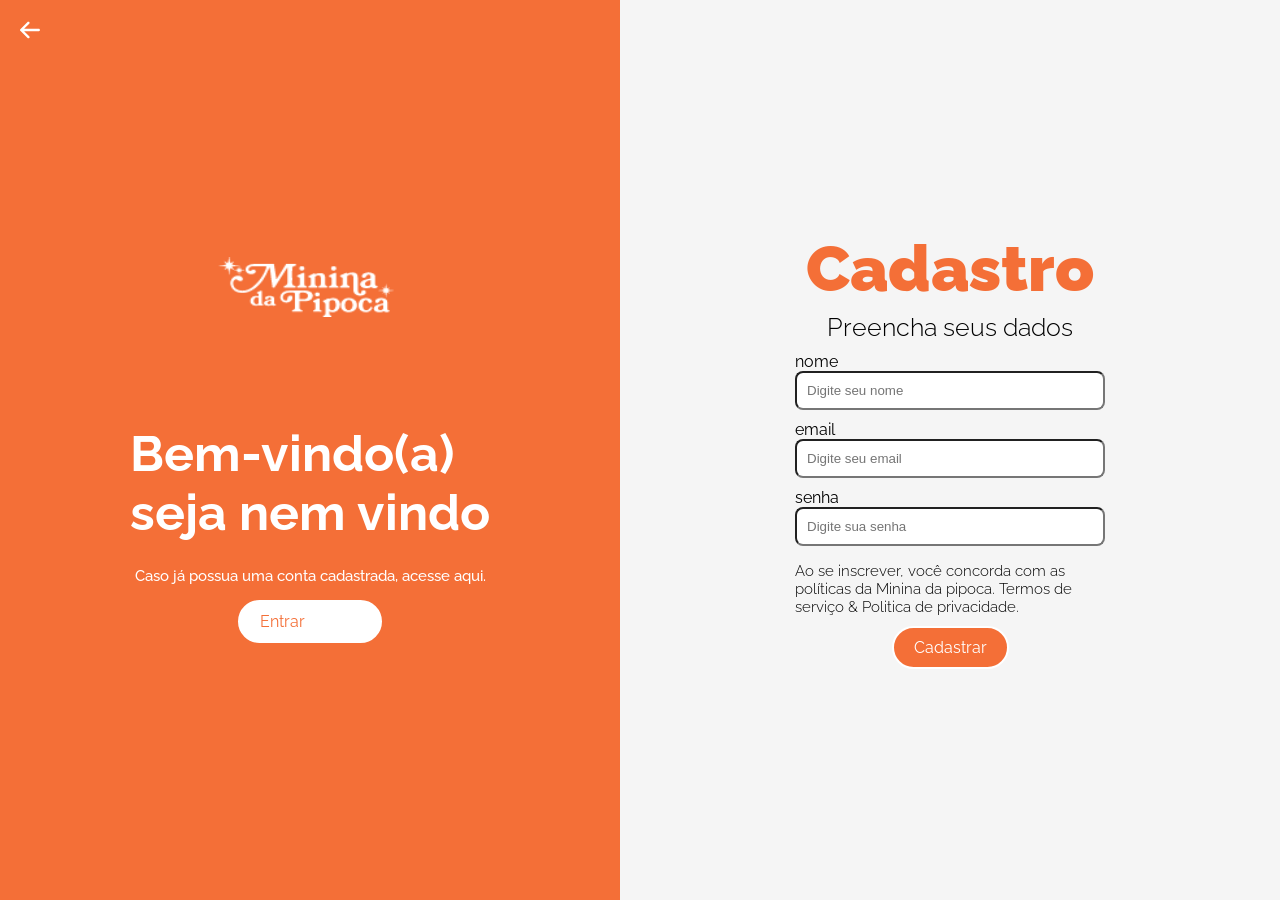
==== cadastro.html @ ce37ce7f "3 commit" ====
<!DOCTYPE html>
<html>
<head>
  <link rel="stylesheet" href="style.css">
  <link rel="preconnect" href="https://fonts.googleapis.com">
  <link rel="preconnect" href="https://fonts.gstatic.com" crossorigin>
  <link href="https://fonts.googleapis.com/css2?family=Raleway:wght@300;500;600;800;900&display=swap" rel="stylesheet">
  <title>Minina da pipoca</title>
<body>
  <div class="container">
    <div class="welcome">
      <a href="tela-principal.html" class="search-btn">
        <img src="img/Vector.svg" alt="vetor" id="voltar" href="tela-principal.html">
        </a>
      <img src="img/logomenu.png" alt="Logo" height="35" width="">
      <h2 id="bem-vindo">Bem-vindo(a) <br> seja nem vindo </h2> 
      <p>Caso já possua uma conta cadastrada, acesse aqui. </p>
      <button1>Entrar</button1>
    </div>
    <div class="form">
      <h1>Cadastro </h1>
        <h2 id="texto-dados">Preencha seus dados</h2>
        <div class="container-input"><label for="nome">nome</label>
      <input type="text" placeholder="Digite seu nome"></div>
      <div class="container-input"><label for="emali">email</label>
      <input type="email" placeholder="Digite seu email"></div>
      <div class="container-input"><label for="senha">senha</label>
      <input type="password" placeholder="Digite sua senha"></div>
        <h3 id="politicas">Ao se inscrever, você concorda com as políticas da Minina da pipoca. Termos de serviço & Politica de privacidade.</h3>
        <button2>Cadastrar</button2>
    </div>
  </div>
</body>
</html>
---- style.css ----
/* Tela principal */
body{
    margin: 0px;
    height: 100vh;
    width: 100vw;
background: #f5f5f5;
font-family: 'Raleway', sans-serif;
}

header{
background-image: linear-gradient(to bottom, #F46F36, #FE5108);
display: flex;
flex-direction: row;
align-items: center;
justify-content: space-between;
padding: 5px;
}

.search-box {
display: flex;
align-items: center;
justify-content: center;
background-color: #f5f5f5;
border-radius: 7px;
margin: 8px;
/* border: 2px solid #f5f5f5; */
}

.search-box:active {
    background-color: #ffffff;
    border-radius: 7px;
}

.lupa{
    background-color: #F46F36;
    display: flex;
    text-align: center;
    justify-content: center;
    border-radius: 8px 0px 0px 8px;
    border: 2px solid #F46F36;
}

.search-txt{
    color: #000000;
    border: none;
    margin: none;
    outline: none;
    width: 50vw;
    border-radius: 0px 2px 2px 0;
    margin: none;
    border: none;
    background: transparent;
}

.btn-menu{
    margin-right: 40px;
}

.heart-button{
    background: none;
    color: #f5f5f5;
    border: none;
    cursor: pointer;

}
.heart-button:active{
    color:#FE5108;
}

.car-button{
    background: none;
    color: #f5f5f5;
    border: none;
    cursor: pointer;
}

.car-button:active{
    color:#FE5108;
}

.user-button{
    background: none;
    color: #f5f5f5;
    border: none;
    cursor: pointer; 
}

.user-button:active{
    color:#FE5108;
}

.cadastrar-button{
    background: none;
    color: #f5f5f5;
    border: none;
    cursor: pointer;
}

.cadastrar-button:active{
    color:#FE5108;
}

.entrar-button:active{
    color:#FE5108;
}

.entrar-button{
    background: none;
    color: #f5f5f5;
    border: none;
    cursor: pointer;
}

.nav-itens{
display: flex;
align-items: center;
justify-content: center;
}

.nav-menu{
    list-style: none;
    text-decoration: none;
    margin-left: 12px;
    display: flex;
    color: #F46F36;
}

ul{
    list-style: none;
    display: flex;
}

.slider{
    display: flex;
    align-items: center;
    justify-content: center;
}

.products{
background: #ffffff;
padding: 15px;
margin: 50px;
border-radius: 20px;
}

.title-products{
    margin: 20px;
    display: flex;
    flex-direction: row;
    justify-content: space-between;
    text-decoration: none;
}

.saiba-mais{
    color: #000000;
}

.saiba-mais :active{
    color:#F46F36;
}

.products{
    display: flex;
    flex-direction: column;
}

.foto-produtos{
    display: flex;
   justify-content: center;
   align-items: center;
}

p.valor{
    color: red;
}

.pipoca-10x{
    padding: 15px;
    margin: 10px;
    display:flex;
    flex-direction: column;
    align-items: start;
    border-radius: 15px;
    background-color: #D9D9D9;
}

.pipoca-50x{
    padding: 15px;
    margin: 10px;
    display:flex;
    flex-direction: column;
    align-items: start;
    border-radius: 15px;
    background-color: #D9D9D9;
}

.expositor{
    padding: 15px;
    margin: 10px;
    display:flex;
    flex-direction: column;
    align-items: start;
    border-radius: 15px;
    background-color: #D9D9D9;
}

.sobre-nos{
    background: #ffffff;
    padding: 15px;
    margin: 50px;
    border-radius: 20px;
    display: flex;
    justify-content: center;
}

.quadrado-foto {
    width: 300px;
    height: 300px;
    background: #F46F37;
    margin: 50px;
    border-radius: 20px;
    display: flex;
    align-items: end;
    justify-content: center;
}

.informacoes{
    display:flex;
    flex-direction: column;
    align-items: start;
    justify-content: center;
    margin: 0% 10%;
}

.saiba-mais-btn{
    color: #fff;
    background:#F46F36 ;
    border-radius: 25px;
    padding: 10px 25px;
    border: none;
}

.onde-encontrar{
  background: #ffffff;
  padding: 15px;
  margin: 50px;
  border-radius: 20px;
  display: flex;
  justify-content: center;
    
}

.quadrado-foto2 {
  width: 350px;
  height: 350px;
  background: linear-gradient(to bottom,#fff, #D9D9D9);
  margin: 50px;
  border-radius: 20px;
  display: flex;
  align-items: end;
  justify-content: center;
}

.informacoes2{
  display:flex;
  flex-direction: column;
  align-items: start;
  justify-content: center;
  margin: 0%;
}


.curso{
  background: #ffffff;
  padding: 15px;
  margin: 50px;
  border-radius: 20px;
  display: flex;
  justify-content: center;
}

.quadrado-foto3 {
  width: 375px;
  height: 300px;
  background: linear-gradient(to bottom, #D9D9D9, #fff);
  margin: 50px;
  border-radius: 20px;
  display: flex;
  align-items: end;
  justify-content: center;
}

.informacoes3{
  display:flex;
  flex-direction: column;
  align-items: start;
  justify-content: center;
  margin: 0% 5%;
}

.saiba-mais-btn{
  color: #fff;
  background:#F46F36 ;
  border-radius: 25px;
  padding: 10px 25px;
  border: none;
}






/* CSS da tela de cadastro */
body{
    margin: 0px;
    padding: 0PX;
    font-family: 'Raleway', sans-serif;
}

.container {
    display: flex;
    justify-content: center;
    align-items: center;
    height: 100vh;
  }
   
  .welcome {
    flex: 1;
    background-color: #f46f37;
    display: flex;
    flex-direction: column;
    justify-content: center;
    align-items: center;
    width: 100%;
    height: 100%;
    color:#FFF;
    position: relative;
  }

  #voltar{
    width: 20px;
    height: 20px;
    position: absolute;
    left:0;
    top:0;
    margin-top: 20px;
    margin-left: 20px;
}

  .welcome img {
    max-width: 290px;
    margin-bottom: 100px;
    width: 283px;
    height: 60px;
    flex-shrink: 0;
  }
  
  .form {
    flex: 1;
    display: flex;
    flex-direction: column;
    justify-content: center;
    align-items: center;
    padding: 20px;
  }
  
  h2, h3 {
    margin: 1%;
    text-align: center;
    margin-bottom: 10px;
   
  }
  h3{
    font-size: 15px;
    font-weight: 300;
  }

  p{
    font-size: 15px;
    font-weight: 500;
  }

  #bem-vindo{
    text-align: start;
    font-size: 50px;
  }

  #politicas{
    text-align: left;
    width: 50%;
  }

  h1 { color: #f46f37;
    text-align: center;
    font-size: 64px;
    font-family: Raleway;
    font-style: normal;
    font-weight: 900;
    line-height: normal;
    font-size: 64px;
    margin: 0;
 }
  #texto-dados{
    font-size: 25px;
    font-weight: 300;
 }
  
  input {
    width: 100%;
    padding: 10px;
    margin-bottom: 10spx;
    box-sizing: border-box;
    border-radius: 8px;
    background: #FFF;
  }
  
  button1 {
    padding: 10px 20px;
    background-color: #FFF;
    border-radius:31px ;
    border: 2px solid #FFF;
    color: #f46f37;
    width: 50px;
  }

  button2 {
    padding: 10px 20px;
    background-color: #f46f37;
    border-radius:31px ;
    border: 2px solid #FFF;
    color: #FFF;
  }

  .container-input{
    display: flex;
    width:50% ;
    flex-direction: column;
  }




  /* CSS  da tela de login */
  body{
    margin: 0px;
    padding: 0PX;
    font-family: 'Raleway', sans-serif;
}

.container {
    display: flex;
    justify-content: center;
    align-items: center;
    height: 100vh;
  }
     
.welcome {
    flex: 1;
    background-color: #f46f37;
    display: flex;
    flex-direction: column;
    justify-content: center;
    align-items: center;
    width: 100%;
    height: 100%;
    color:#FFF;
    position: relative;
  }



#voltar{
    width: 20px;
    height: 20px;
    position: absolute;
    left:0;
    top:0;
    margin-top: 20px;
    margin-left: 20px;
}

.welcome img {
    max-width: 290px;
    margin-bottom: 100px;
    width: 283px;
    height: 60px;
    flex-shrink: 0;
  }
  
.form {
    flex: 1;
    display: flex;
    flex-direction: column;
    justify-content: center;
    align-items: center;
    padding: 20px;
  }
  
h2, h3 {
    margin: 1%;
    text-align: center;
    margin-bottom: 10px;
   
  }
h3{
    font-size: 15px;
    font-weight: 300;
  }

p{
    font-size: 15px;
    font-weight: 500;
  }

#bem-vindo{
    text-align: start;
    font-size: 50px;
  }

  #politicas{
    text-align: left;
    width: 50%;
  }

 h4 {    
    font-weight: 300;
    font-size: 15px;
    text-decoration: underline;
  }

  h1 { color: #f46f37;
    text-align: center;
    font-size: 64px;
    font-family: Raleway;
    font-style: normal;
    font-weight: 900;
    line-height: normal;
    font-size: 64px;
    margin: 0%;
 }

  .informaçoes{
    display: flex;
    align-items: center;
    width: 60%;
    justify-content: center;
  }      

  #texto-dados{
    font-size: 25px;
    font-weight: 300;
 }
  
  input {
    width: 100%;
    padding: 10px;
    margin-bottom: 10px;
    box-sizing: border-box;
    border-radius: 8px;
    background: #FFF;
  }
  
  button1 {
    padding: 10px 20px;
    background-color: #FFF;
    border-radius:31px ;
    border: 2px solid #FFF;
    color: #f46f37;
    width: 100px;
  }

  button2 {
    padding: 10px 20px;
    background-color: #f46f37;
    border-radius:31px ;
    border: 2px solid #FFF;
    color: #FFF;
  }

  .container-input{
    display: flex;
    width:50% ;
    flex-direction: column;
  }
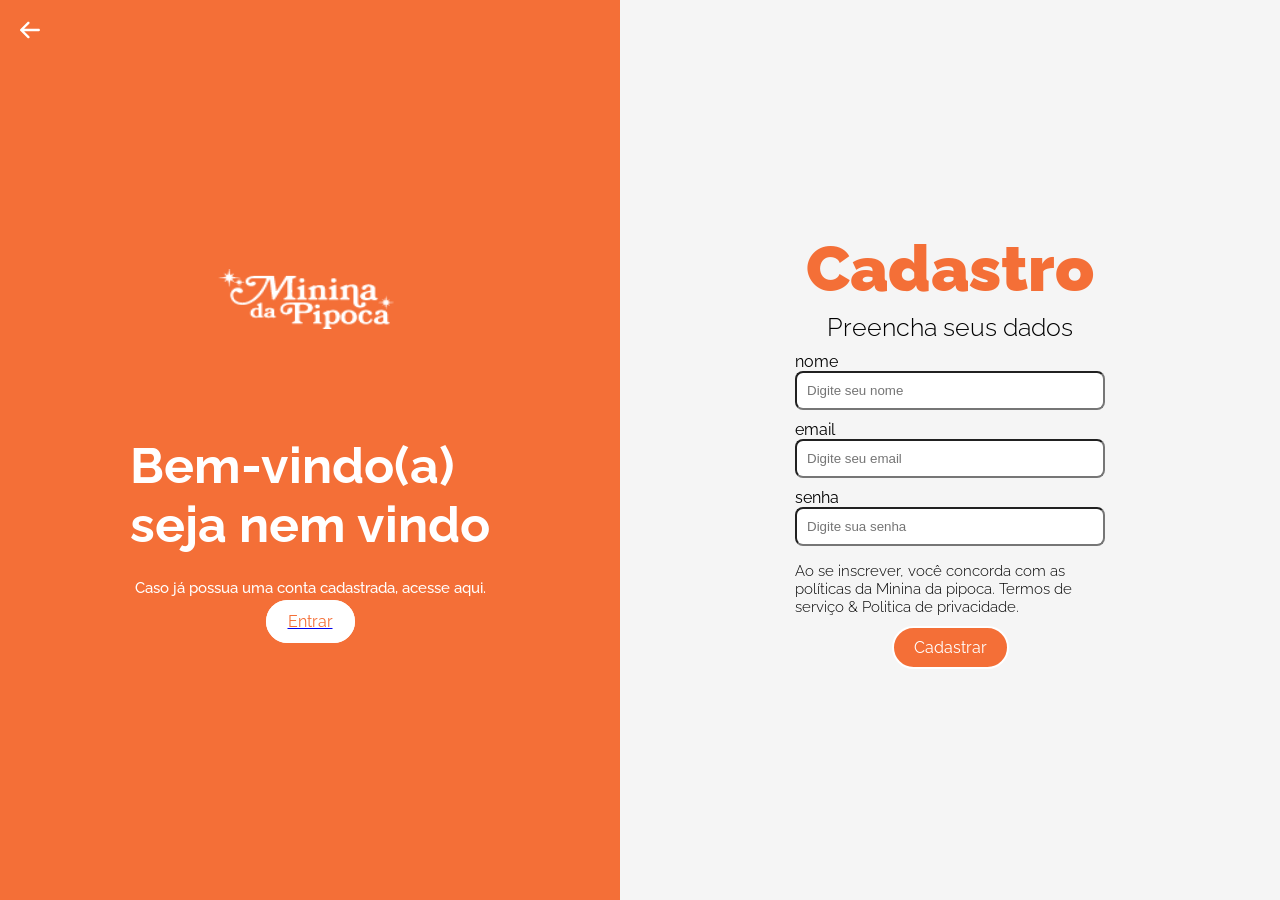
==== commit 5444a59f: "new" ====
--- a/cadastro.html
+++ b/cadastro.html
@@ -15,7 +15,7 @@
       <img src="img/logomenu.png" alt="Logo" height="35" width="">
       <h2 id="bem-vindo">Bem-vindo(a) <br> seja nem vindo </h2> 
       <p>Caso já possua uma conta cadastrada, acesse aqui. </p>
-      <button1>Entrar</button1>
+      <a href="login.html"><button1>Entrar</button1></a>
     </div>
     <div class="form">
       <h1>Cadastro </h1>
--- a/style.css
+++ b/style.css
@@ -23,7 +23,6 @@
 background-color: #f5f5f5;
 border-radius: 7px;
 margin: 8px;
-/* border: 2px solid #f5f5f5; */
 }
 
 .search-box:active {
@@ -170,7 +169,7 @@
    align-items: center;
 }
 
-p.valor{
+h2.valor{
     color: red;
 }
 
@@ -229,7 +228,7 @@
     flex-direction: column;
     align-items: start;
     justify-content: center;
-    margin: 0% 10%;
+    margin: 0% 4%;
 }
 
 .saiba-mais-btn{
@@ -247,7 +246,7 @@
   border-radius: 20px;
   display: flex;
   justify-content: center;
-    
+  flex-direction: row; 
 }
 
 .quadrado-foto2 {
@@ -266,7 +265,7 @@
   flex-direction: column;
   align-items: start;
   justify-content: center;
-  margin: 0%;
+  margin-right: 50px;
 }
 
 
@@ -290,12 +289,15 @@
   justify-content: center;
 }
 
+h2.informacoes3{
+margin:5% 0% ;
+}
 .informacoes3{
   display:flex;
   flex-direction: column;
   align-items: start;
   justify-content: center;
-  margin: 0% 5%;
+  margin: 5% 5%;
 }
 
 .saiba-mais-btn{
@@ -306,7 +308,16 @@
   border: none;
 }
 
-
+.depoimento{
+  padding: 15px;
+  margin: 50px;
+  display: flex;
+  justify-content: center;
+}
+
+.depoimentos{
+  color: #000000;
+}
 
 
 
@@ -323,6 +334,8 @@
     justify-content: center;
     align-items: center;
     height: 100vh;
+    list-style: none;
+    text-decoration: none;
   }
    
   .welcome {
@@ -336,6 +349,8 @@
     height: 100%;
     color:#FFF;
     position: relative;
+    list-style: none;
+    text-decoration: none;
   }
 
   #voltar{
@@ -354,6 +369,8 @@
     width: 283px;
     height: 60px;
     flex-shrink: 0;
+    list-style: none;
+    text-decoration: none;
   }
   
   .form {
@@ -369,8 +386,8 @@
     margin: 1%;
     text-align: center;
     margin-bottom: 10px;
-   
-  }
+  }
+
   h3{
     font-size: 15px;
     font-weight: 300;
@@ -422,6 +439,7 @@
     border: 2px solid #FFF;
     color: #f46f37;
     width: 50px;
+    text-decoration: none;
   }
 
   button2 {
@@ -568,6 +586,7 @@
     border: 2px solid #FFF;
     color: #f46f37;
     width: 100px;
+    text-decoration: none;
   }
 
   button2 {
@@ -576,6 +595,7 @@
     border-radius:31px ;
     border: 2px solid #FFF;
     color: #FFF;
+    
   }
 
   .container-input{
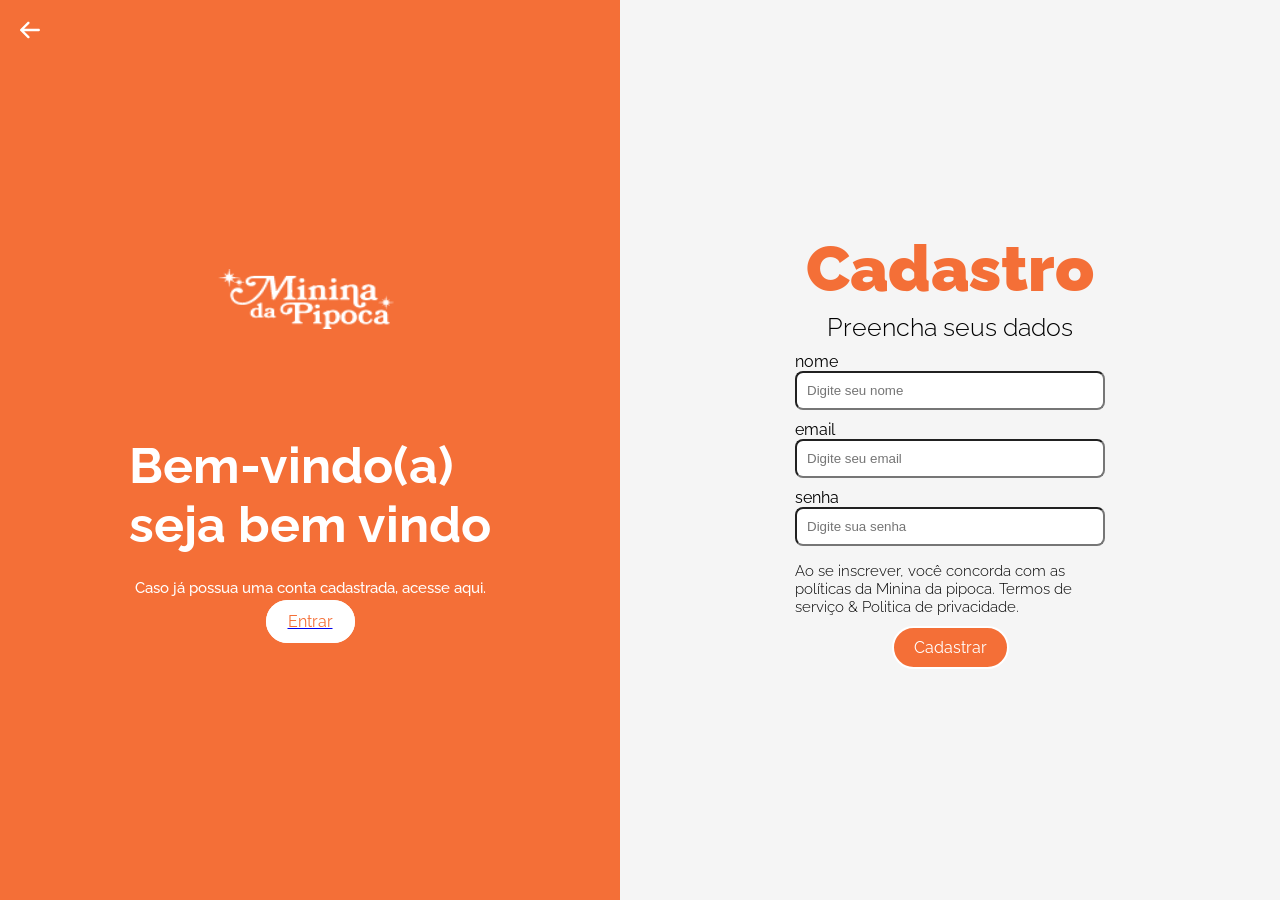
==== commit 80348a39: "quase finalizado" ====
--- a/cadastro.html
+++ b/cadastro.html
@@ -13,7 +13,7 @@
         <img src="img/Vector.svg" alt="vetor" id="voltar" href="tela-principal.html">
         </a>
       <img src="img/logomenu.png" alt="Logo" height="35" width="">
-      <h2 id="bem-vindo">Bem-vindo(a) <br> seja nem vindo </h2> 
+      <h2 id="bem-vindo">Bem-vindo(a) <br> seja bem vindo </h2> 
       <p>Caso já possua uma conta cadastrada, acesse aqui. </p>
       <a href="login.html"><button1>Entrar</button1></a>
     </div>
--- a/style.css
+++ b/style.css
@@ -1,28 +1,33 @@
 /* Tela principal */
+html{
+  scroll-behavior: smooth;
+}
+
 body{
     margin: 0px;
     height: 100vh;
     width: 100vw;
-background: #f5f5f5;
-font-family: 'Raleway', sans-serif;
-}
+    background: #f5f5f5;
+    font-family: 'Raleway', sans-serif;
+}
+
 
 header{
-background-image: linear-gradient(to bottom, #F46F36, #FE5108);
-display: flex;
-flex-direction: row;
-align-items: center;
-justify-content: space-between;
-padding: 5px;
+    background-image: linear-gradient(to bottom, #F46F36, #FE5108);
+    display: flex;
+    flex-direction: row;
+    align-items: center;
+    justify-content: space-between;
+    padding: 5px;
 }
 
 .search-box {
-display: flex;
-align-items: center;
-justify-content: center;
-background-color: #f5f5f5;
-border-radius: 7px;
-margin: 8px;
+    display: flex;
+    align-items: center;
+    justify-content: center;
+    background-color: #f5f5f5;
+    border-radius: 7px;
+    margin: 8px;
 }
 
 .search-box:active {
@@ -36,7 +41,7 @@
     text-align: center;
     justify-content: center;
     border-radius: 8px 0px 0px 8px;
-    border: 2px solid #F46F36;
+    border: 6px solid #F46F36;
 }
 
 .search-txt{
@@ -46,7 +51,7 @@
     outline: none;
     width: 50vw;
     border-radius: 0px 2px 2px 0;
-    margin: none;
+    margin: 0px;
     border: none;
     background: transparent;
 }
@@ -111,9 +116,9 @@
 }
 
 .nav-itens{
-display: flex;
-align-items: center;
-justify-content: center;
+    display: flex;
+    align-items: center;
+    justify-content: center;
 }
 
 .nav-menu{
@@ -130,16 +135,28 @@
 }
 
 .slider{
-    display: flex;
-    align-items: center;
-    justify-content: center;
+    overflow: hidden;
+    width: 1440px;
+    height: 440px;
+}
+
+.slides{
+display: flex;
+transition: transform 0.5s ease-in-out;
+transform: translatex(0);
+}
+
+.sl{
+  object-fit: cover;
+  width: 1440px;
+  height: 440px;
 }
 
 .products{
-background: #ffffff;
-padding: 15px;
-margin: 50px;
-border-radius: 20px;
+    background: #ffffff;
+    padding: 15px;
+    margin: 30px 200px;
+    border-radius: 20px;
 }
 
 .title-products{
@@ -206,7 +223,7 @@
 .sobre-nos{
     background: #ffffff;
     padding: 15px;
-    margin: 50px;
+    margin: 30px 200px;
     border-radius: 20px;
     display: flex;
     justify-content: center;
@@ -240,86 +257,182 @@
 }
 
 .onde-encontrar{
-  background: #ffffff;
-  padding: 15px;
-  margin: 50px;
-  border-radius: 20px;
+    background: #ffffff;
+    padding: 15px;
+    margin: 30px 200px;
+    border-radius: 20px;
+    display: flex;
+    justify-content: center;
+    flex-direction: row; 
+}
+
+.quadrado-foto2 {
+    width: 350px;
+    height: 350px;
+    background: linear-gradient(to bottom,#fff, #D9D9D9);
+    margin: 50px;
+    border-radius: 20px;
+    display: flex;
+    align-items: end;
+    justify-content: center;
+}
+
+.informacoes2{
+    display:flex;
+    flex-direction: column;
+    align-items: start;
+    justify-content: center;
+    margin-right: 50px;
+}
+
+
+.curso{
+    background: #ffffff;
+    padding: 15px;
+    margin: 30px 200px;
+    border-radius: 20px;
+    display: flex;
+    justify-content: center;
+}
+
+.quadrado-foto3 {
+    width: 375px;
+    height: 300px;
+    background: linear-gradient(to bottom, #D9D9D9, #fff);
+    margin: 50px;
+    border-radius: 20px;
+    display: flex;
+    align-items: end;
+    justify-content: center;
+}
+
+h2.informacoes3{
+    margin:5% 0% ;
+}
+
+.informacoes3{
+    display:flex;
+    flex-direction: column;
+    align-items: start;
+    justify-content: center;
+    margin: 5% 5%;
+}
+
+.saiba-mais-btn{
+    color: #fff;
+    background:#F46F36 ;
+    border-radius: 25px;
+    padding: 10px 25px;
+    border: none;
+}
+
+.depoimentos{
+    padding: 15px;
+    margin: 50px;
+    display: flex;
+    justify-content: center;
+    flex-direction: column;
+    align-items: center;
+}
+
+.quadros-depoimentos{
   display: flex;
+  justify-content: space-between;
+    align-items: center;
+}
+
+.depoimento{
+    display: flex;
+    align-items: center;
+    justify-content: center;
+  
+}
+
+.depoimento1{
+    background-color: #FFF;
+    border-radius: 15px;
+    padding: 40px;
+    margin: 35px 15px 5px 5px;
+    border: solid 2px #A6A6A6;
+}
+
+.depoimento2{
+  background-color: #FFF;
+  border-radius: 15px;
+  padding: 40px;
+  margin: 35px 15px 5px 5px;
+  border: solid 2px #A6A6A6;
+}
+
+.depoimento3{
+  background-color: #FFF;
+  border-radius: 15px;
+  padding: 40px;
+  margin: 35px 15px 5px 5px;
+  border: solid 2px #A6A6A6;
+}
+
+#entrar-contato{
+  background: #FFF;
+  padding: 5%;
+  align-items: center;
+}
+
+.contato{
+  background: #FFF;
+  display: flex;
+  align-items: center; 
   justify-content: center;
-  flex-direction: row; 
-}
-
-.quadrado-foto2 {
-  width: 350px;
-  height: 350px;
-  background: linear-gradient(to bottom,#fff, #D9D9D9);
-  margin: 50px;
-  border-radius: 20px;
+  flex-direction: row;
+}
+
+.forms-informações{
   display: flex;
-  align-items: end;
+  align-items: start;
+  justify-content: space-between;
+  flex-direction: column;
+  color: #F46F36;
+}
+
+.localizacao{
+  color: #F46F36;
+  display: flex;
+  align-items: center; 
   justify-content: center;
 }
-
-.informacoes2{
-  display:flex;
-  flex-direction: column;
+.ctc{
+  margin: 1%;
+}
+.forms-inputs{
+  display: flex;
   align-items: start;
   justify-content: center;
-  margin-right: 50px;
-}
-
-
-.curso{
-  background: #ffffff;
-  padding: 15px;
-  margin: 50px;
-  border-radius: 20px;
+  flex-direction: column;
+  margin: 0% 0% 0% 5%;
+  padding: 50px;
+}
+
+.forms-ctc3{
+  padding: 5px 0px 60px 10px;
+  width: 25vw;
+}
+
+footer{
   display: flex;
-  justify-content: center;
-}
-
-.quadrado-foto3 {
-  width: 375px;
-  height: 300px;
-  background: linear-gradient(to bottom, #D9D9D9, #fff);
-  margin: 50px;
-  border-radius: 20px;
-  display: flex;
-  align-items: end;
-  justify-content: center;
-}
-
-h2.informacoes3{
-margin:5% 0% ;
-}
-.informacoes3{
-  display:flex;
-  flex-direction: column;
-  align-items: start;
-  justify-content: center;
-  margin: 5% 5%;
-}
-
-.saiba-mais-btn{
-  color: #fff;
-  background:#F46F36 ;
-  border-radius: 25px;
-  padding: 10px 25px;
-  border: none;
-}
-
-.depoimento{
-  padding: 15px;
-  margin: 50px;
-  display: flex;
-  justify-content: center;
-}
-
-.depoimentos{
-  color: #000000;
-}
-
-
+  align-items: center;
+  justify-content: space-between;
+  background: #F46F36;
+  color: #FFF;
+}
+
+.redes{
+ padding: 25px;
+ margin: 0px 10px 0px 0px;
+}
+
+.products, .sobre-nos, .onde-encontrar, .curso {
+  visibility: hidden;
+}
 
 
 /* CSS da tela de cadastro */
@@ -338,7 +451,7 @@
     text-decoration: none;
   }
    
-  .welcome {
+.welcome {
     flex: 1;
     background-color: #f46f37;
     display: flex;
@@ -353,7 +466,7 @@
     text-decoration: none;
   }
 
-  #voltar{
+#voltar{
     width: 20px;
     height: 20px;
     position: absolute;
@@ -363,7 +476,7 @@
     margin-left: 20px;
 }
 
-  .welcome img {
+.welcome img {
     max-width: 290px;
     margin-bottom: 100px;
     width: 283px;
@@ -373,7 +486,7 @@
     text-decoration: none;
   }
   
-  .form {
+.form {
     flex: 1;
     display: flex;
     flex-direction: column;
@@ -382,33 +495,33 @@
     padding: 20px;
   }
   
-  h2, h3 {
+h2, h3 {
     margin: 1%;
     text-align: center;
     margin-bottom: 10px;
   }
 
-  h3{
+h3{
     font-size: 15px;
     font-weight: 300;
   }
 
-  p{
+p{
     font-size: 15px;
     font-weight: 500;
   }
 
-  #bem-vindo{
+#bem-vindo{
     text-align: start;
     font-size: 50px;
   }
 
-  #politicas{
+#politicas{
     text-align: left;
     width: 50%;
   }
 
-  h1 { color: #f46f37;
+h1 { color: #f46f37;
     text-align: center;
     font-size: 64px;
     font-family: Raleway;
@@ -418,12 +531,12 @@
     font-size: 64px;
     margin: 0;
  }
-  #texto-dados{
+#texto-dados{
     font-size: 25px;
     font-weight: 300;
  }
   
-  input {
+input {
     width: 100%;
     padding: 10px;
     margin-bottom: 10spx;
@@ -432,7 +545,7 @@
     background: #FFF;
   }
   
-  button1 {
+button1 {
     padding: 10px 20px;
     background-color: #FFF;
     border-radius:31px ;
@@ -442,7 +555,7 @@
     text-decoration: none;
   }
 
-  button2 {
+button2 {
     padding: 10px 20px;
     background-color: #f46f37;
     border-radius:31px ;
@@ -450,7 +563,7 @@
     color: #FFF;
   }
 
-  .container-input{
+.container-input{
     display: flex;
     width:50% ;
     flex-direction: column;
@@ -460,12 +573,6 @@
 
 
   /* CSS  da tela de login */
-  body{
-    margin: 0px;
-    padding: 0PX;
-    font-family: 'Raleway', sans-serif;
-}
-
 .container {
     display: flex;
     justify-content: center;
@@ -485,8 +592,6 @@
     color:#FFF;
     position: relative;
   }
-
-
 
 #voltar{
     width: 20px;
@@ -579,7 +684,7 @@
     background: #FFF;
   }
   
-  button1 {
+  .button1 {
     padding: 10px 20px;
     background-color: #FFF;
     border-radius:31px ;
@@ -589,17 +694,97 @@
     text-decoration: none;
   }
 
-  button2 {
+  .button2 {
     padding: 10px 20px;
     background-color: #f46f37;
     border-radius:31px ;
     border: 2px solid #FFF;
     color: #FFF;
-    
   }
 
   .container-input{
     display: flex;
     width:50% ;
     flex-direction: column;
-  }+  }
+
+
+  /* CSS da tela de curso */
+  
+.info-curso{
+flex-direction: column;
+align-items: center;
+justify-content: center;
+}
+
+  .logo-curso{
+    display: flex;
+    justify-content: center;
+    align-items: center;
+    margin: 0px 0px 0px 43%;
+  }
+.video{
+  margin: 0px 0px 0px 20%;
+}
+  .cursoh1{
+    color: #000000;
+    margin: 5%;
+  }
+
+  .cursop{
+    text-align: center;
+    margin: 5% 20%;
+  }
+
+.saiba-mais-btn-curso{
+  color: #fff;
+  background:#F46F36 ;
+  border-radius: 25px;
+  padding: 10px 25px;
+  border: none;
+  margin: 25px 50px 50px 45%;
+}
+
+/* CSS da tela de Onde encontrar */
+.quadrado-mapa{
+  background: #ffffff;
+  padding: 55px;
+  margin: 140px 180px;
+  border-radius: 20px;
+  display: flex;
+  justify-content: center;
+  box-shadow: 2px 2px 2px #c1c1c1;
+}
+
+.mapah2{
+  display: flex;
+  align-items: start;
+  justify-content: center;
+}
+
+.informacoes-mapa{
+  display:flex;
+  flex-direction: column;
+  align-items: start;
+  justify-content: center;
+  margin: 0% 10%;
+}
+
+/* CSS da tela Sobre nós */
+.slider2{
+  overflow: hidden;
+  width: 1034px;
+  height: 358px;
+}
+
+.slides2{
+display: flex;
+transition: transform 0.5s ease-in-out;
+transform: translatex(0);
+}
+
+.sl2{
+object-fit: cover;
+width: 1034px;
+height: 358px;
+}
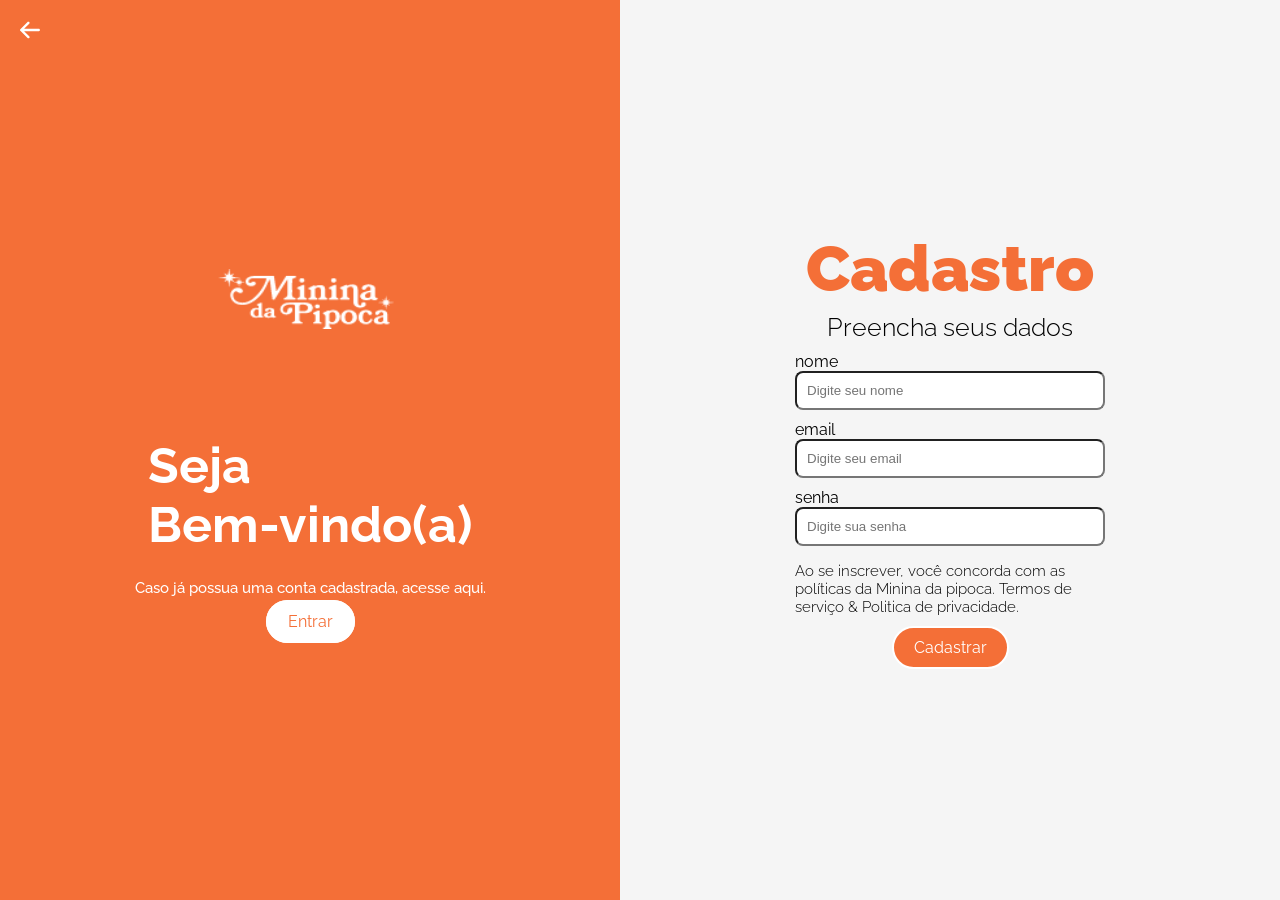
==== commit 1db63724: "finalizados" ====
--- a/cadastro.html
+++ b/cadastro.html
@@ -13,7 +13,7 @@
         <img src="img/Vector.svg" alt="vetor" id="voltar" href="tela-principal.html">
         </a>
       <img src="img/logomenu.png" alt="Logo" height="35" width="">
-      <h2 id="bem-vindo">Bem-vindo(a) <br> seja bem vindo </h2> 
+      <h2 id="bem-vindo">Seja <br>Bem-vindo(a)</h2> 
       <p>Caso já possua uma conta cadastrada, acesse aqui. </p>
       <a href="login.html"><button1>Entrar</button1></a>
     </div>
--- a/style.css
+++ b/style.css
@@ -6,7 +6,7 @@
 body{
     margin: 0px;
     height: 100vh;
-    width: 100vw;
+    width: 100%;
     background: #f5f5f5;
     font-family: 'Raleway', sans-serif;
 }
@@ -90,7 +90,7 @@
 }
 
 .user-button:active{
-    color:#FE5108;
+    color:#ff9d73;
 }
 
 .cadastrar-button{
@@ -105,7 +105,7 @@
 }
 
 .entrar-button:active{
-    color:#FE5108;
+    color:#fcccb7;
 }
 
 .entrar-button{
@@ -171,10 +171,6 @@
     color: #000000;
 }
 
-.saiba-mais :active{
-    color:#F46F36;
-}
-
 .products{
     display: flex;
     flex-direction: column;
@@ -189,7 +185,10 @@
 h2.valor{
     color: red;
 }
-
+ a{
+  text-decoration: none;
+  color: #fff;
+ }
 .pipoca-10x{
     padding: 15px;
     margin: 10px;
@@ -227,6 +226,8 @@
     border-radius: 20px;
     display: flex;
     justify-content: center;
+    text-decoration: none;
+    list-style: none;
 }
 
 .quadrado-foto {
@@ -246,6 +247,79 @@
     align-items: start;
     justify-content: center;
     margin: 0% 4%;
+    text-decoration: none;
+    list-style: none;
+}
+
+.saiba-mais-btn{
+    text-decoration: none;
+    color: #fff;
+    background:#F46F36 ;
+    border-radius: 25px;
+    padding: 10px 25px;
+    border: none;
+}
+
+.onde-encontrar{
+    background: #ffffff;
+    padding: 15px;
+    margin: 30px 200px;
+    border-radius: 20px;
+    display: flex;
+    justify-content: center;
+    flex-direction: row; 
+}
+
+.quadrado-foto2 {
+    width: 350px;
+    height: 350px;
+    background: linear-gradient(to bottom,#fff, #D9D9D9);
+    margin: 50px;
+    border-radius: 20px;
+    display: flex;
+    align-items: end;
+    justify-content: center;
+}
+
+.informacoes2{
+    display:flex;
+    flex-direction: column;
+    align-items: start;
+    justify-content: center;
+    margin-right: 50px;
+}
+
+
+.curso{
+    background: #ffffff;
+    padding: 15px;
+    margin: 30px 200px;
+    border-radius: 20px;
+    display: flex;
+    justify-content: center;
+}
+
+.quadrado-foto3 {
+    width: 375px;
+    height: 300px;
+    background: linear-gradient(to bottom, #D9D9D9, #fff);
+    margin: 50px;
+    border-radius: 20px;
+    display: flex;
+    align-items: end;
+    justify-content: center;
+}
+
+h2.informacoes3{
+    margin:5% 0% ;
+}
+
+.informacoes3{
+    display:flex;
+    flex-direction: column;
+    align-items: start;
+    justify-content: center;
+    margin: 5% 5%;
 }
 
 .saiba-mais-btn{
@@ -254,76 +328,7 @@
     border-radius: 25px;
     padding: 10px 25px;
     border: none;
-}
-
-.onde-encontrar{
-    background: #ffffff;
-    padding: 15px;
-    margin: 30px 200px;
-    border-radius: 20px;
-    display: flex;
-    justify-content: center;
-    flex-direction: row; 
-}
-
-.quadrado-foto2 {
-    width: 350px;
-    height: 350px;
-    background: linear-gradient(to bottom,#fff, #D9D9D9);
-    margin: 50px;
-    border-radius: 20px;
-    display: flex;
-    align-items: end;
-    justify-content: center;
-}
-
-.informacoes2{
-    display:flex;
-    flex-direction: column;
-    align-items: start;
-    justify-content: center;
-    margin-right: 50px;
-}
-
-
-.curso{
-    background: #ffffff;
-    padding: 15px;
-    margin: 30px 200px;
-    border-radius: 20px;
-    display: flex;
-    justify-content: center;
-}
-
-.quadrado-foto3 {
-    width: 375px;
-    height: 300px;
-    background: linear-gradient(to bottom, #D9D9D9, #fff);
-    margin: 50px;
-    border-radius: 20px;
-    display: flex;
-    align-items: end;
-    justify-content: center;
-}
-
-h2.informacoes3{
-    margin:5% 0% ;
-}
-
-.informacoes3{
-    display:flex;
-    flex-direction: column;
-    align-items: start;
-    justify-content: center;
-    margin: 5% 5%;
-}
-
-.saiba-mais-btn{
-    color: #fff;
-    background:#F46F36 ;
-    border-radius: 25px;
-    padding: 10px 25px;
-    border: none;
+    text-decoration: none;
 }
 
 .depoimentos{
@@ -771,20 +776,125 @@
 }
 
 /* CSS da tela Sobre nós */
-.slider2{
-  overflow: hidden;
-  width: 1034px;
-  height: 358px;
-}
-
-.slides2{
+.timelineL{
+background: #ffffff;
+padding: 15px;
+margin: 30px 200px;
+border-radius: 20px;
 display: flex;
-transition: transform 0.5s ease-in-out;
-transform: translatex(0);
-}
-
-.sl2{
-object-fit: cover;
-width: 1034px;
-height: 358px;
+justify-content: center;
+flex-direction: row; 
+box-shadow: 2px 2px 2px #A6A6A6;
+}
+
+.informacoes-timeline{
+  display:flex;
+    flex-direction: column;
+    align-items: start;
+    justify-content: center;
+    margin: 0% 4%;
+}
+
+.timelineR{
+  background: #ffffff;
+  padding: 15px;
+  margin: 30px 200px;
+  border-radius: 20px;
+  display: flex;
+  justify-content: center;
+  flex-direction: row; 
+  box-shadow: 2px 2px 2px #A6A6A6;
+  }
+
+  .informacoes2-timeline{
+  display:flex;
+  flex-direction: column;
+  align-items: start;
+  justify-content: center;
+  margin-right: 50px;
+}
+
+
+.timelineju{
+  padding: 15px;
+  margin: 30px 200px;
+  border-radius: 20px;
+  display: flex;
+  justify-content: center;
+  flex-direction: row; 
+  }
+
+  .julianah1{
+color: #000000;
+  }
+
+  /* CCS da pagina de produtos */
+  main {
+    margin: 0 178px;
+    padding: 15px;
+}
+ 
+main a {
+  color: #000;
+  font-size: 15px;
+  font-style: normal;
+  font-weight: 400;
+  line-height: 50px;
+  opacity: 0.5;
+  text-decoration: none;
+}
+
+.h1produtos {
+  color: #000;
+  font-size: 30px;
+  font-style: normal;
+  font-weight: 700;
+  line-height: 50px;
+  text-align: left;
+  margin: 0%;
+}
+
+.lista-produtos {
+  display: flex;
+  flex-wrap: wrap;
+  gap: 30px;
+  justify-content: center;
+}
+
+
+ul {
+  list-style: none;
+  margin: 10px;
+}
+
+
+.cards {
+  width: 250px;
+  height: 350px;
+  padding: 20px;
+  border-radius: 25px;
+  background: #FFF;
+  display: flex;
+  flex-direction: column;
+  align-items: center;
+  box-shadow: 2px 4px 4px rgb(182, 180, 180);
+}
+
+.button-pdt {
+  width: 124px;
+  height: 41px;
+  border-radius: 10px;
+  background: #F6682C;
+  color: #FFF;
+  font-size: 20px;
+  font-style: normal;
+  font-weight: 600;
+  line-height: 50px;
+  border: none;
+  margin-top: 60px;
+  display: flex;
+  align-items: center;
+  justify-content: center;
+  text-align: center;
+  margin-left: 60px;
 }
